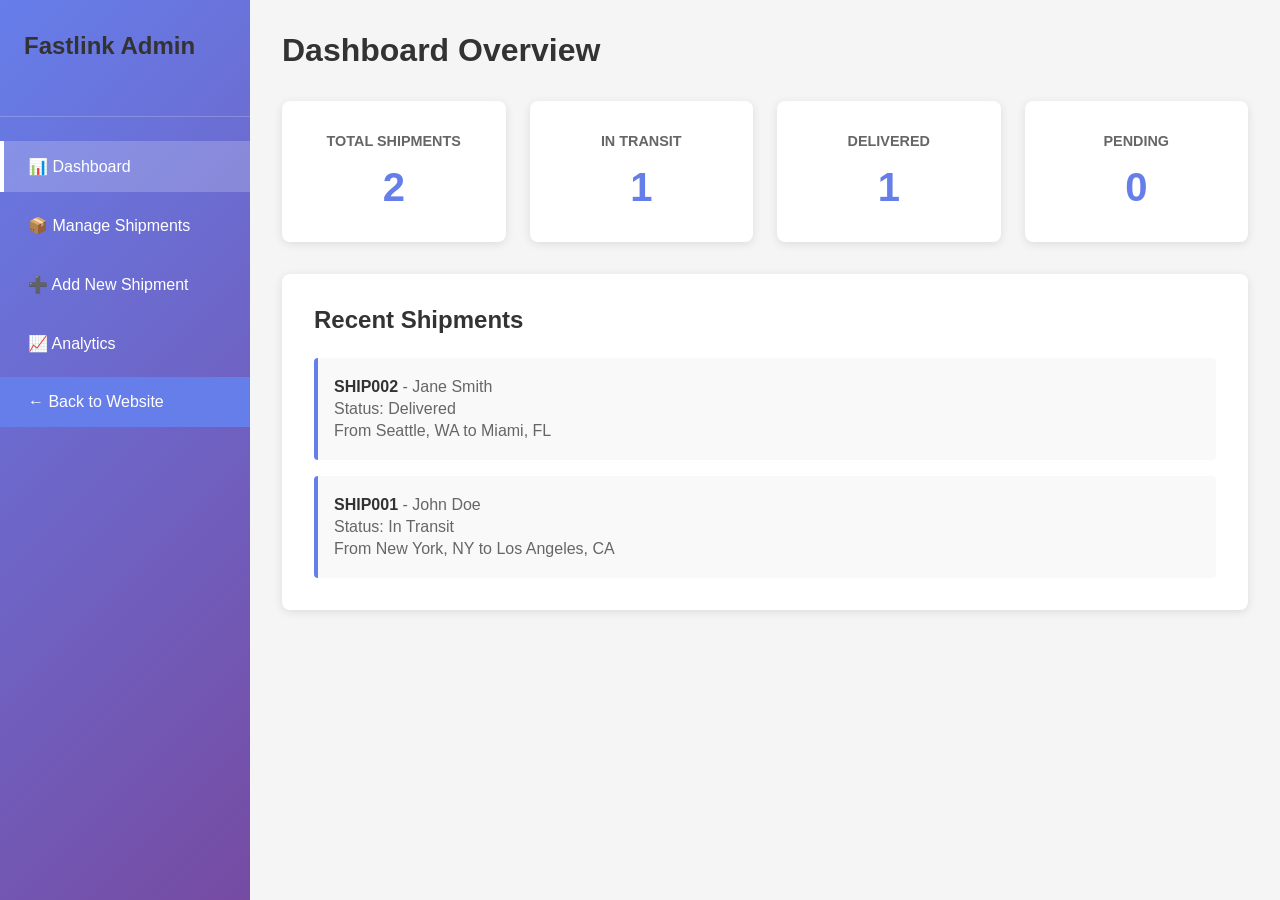
==== admin.html @ c0f68be7 "Add files via upload" ====
<!DOCTYPE html>
<html lang="en">
<head>
    <meta charset="UTF-8">
    <meta name="viewport" content="width=device-width, initial-scale=1.0">
    <title>Fastlink Shipment - Admin Dashboard</title>
    <link rel="stylesheet" href="admin-styles.css">
</head>
<body>
    <div class="admin-container">
        <!-- Sidebar -->
        <aside class="sidebar">
            <div class="sidebar-header">
                <h2>Fastlink Admin</h2>
            </div>
            <nav class="sidebar-nav">
                <a href="#dashboard" class="nav-item active" onclick="showTab('dashboard')">📊 Dashboard</a>
                <a href="#shipments" class="nav-item" onclick="showTab('shipments')">📦 Manage Shipments</a>
                <a href="#add-shipment" class="nav-item" onclick="showTab('add-shipment')">➕ Add New Shipment</a>
                <a href="#analytics" class="nav-item" onclick="showTab('analytics')">📈 Analytics</a>
                <a href="index.html" class="nav-item" style="background: #667eea; color: white;">← Back to Website</a>
            </nav>
        </aside>

        <!-- Main Content -->
        <main class="main-content">
            <!-- Dashboard Tab -->
            <div id="dashboard" class="tab-content active">
                <h1>Dashboard Overview</h1>
                <div class="dashboard-stats">
                    <div class="stat-card">
                        <h3>Total Shipments</h3>
                        <p class="stat-number" id="totalShipments">0</p>
                    </div>
                    <div class="stat-card">
                        <h3>In Transit</h3>
                        <p class="stat-number" id="inTransit">0</p>
                    </div>
                    <div class="stat-card">
                        <h3>Delivered</h3>
                        <p class="stat-number" id="delivered">0</p>
                    </div>
                    <div class="stat-card">
                        <h3>Pending</h3>
                        <p class="stat-number" id="pending">0</p>
                    </div>
                </div>
                <div class="recent-shipments">
                    <h2>Recent Shipments</h2>
                    <div id="recentList"></div>
                </div>
            </div>

            <!-- Manage Shipments Tab -->
            <div id="shipments" class="tab-content">
                <h1>Manage Shipments</h1>
                <div class="search-bar">
                    <input type="text" id="searchInput" placeholder="Search by tracking number..." onkeyup="filterShipments()">
                </div>
                <div id="shipmentsList" class="shipments-list"></div>
            </div>

            <!-- Add Shipment Tab -->
            <div id="add-shipment" class="tab-content">
                <h1>Add New Shipment</h1>
                <form class="add-shipment-form" onsubmit="addShipment(event)">
                    <div class="form-group">
                        <label>Tracking Number:</label>
                        <input type="text" id="trackingNum" placeholder="e.g., SHIP20240001" required>
                    </div>
                    <div class="form-group">
                        <label>From Location:</label>
                        <input type="text" id="fromLocation" placeholder="e.g., New York, NY" required>
                    </div>
                    <div class="form-group">
                        <label>To Location:</label>
                        <input type="text" id="toLocation" placeholder="e.g., Los Angeles, CA" required>
                    </div>
                    <div class="form-group">
                        <label>Status:</label>
                        <select id="status" required>
                            <option>Pending</option>
                            <option>In Transit</option>
                            <option>Out for Delivery</option>
                            <option>Delivered</option>
                        </select>
                    </div>
                    <div class="form-group">
                        <label>Current Location:</label>
                        <input type="text" id="currentLocation" placeholder="e.g., Chicago Distribution Center" required>
                    </div>
                    <div class="form-group">
                        <label>Estimated Delivery:</label>
                        <input type="date" id="estimatedDelivery" required>
                    </div>
                    <div class="form-group">
                        <label>Recipient Name:</label>
                        <input type="text" id="recipientName" placeholder="e.g., John Doe" required>
                    </div>
                    <button type="submit" class="btn btn-primary">Add Shipment</button>
                </form>
            </div>

            <!-- Analytics Tab -->
            <div id="analytics" class="tab-content">
                <h1>Analytics</h1>
                <div class="analytics-grid">
                    <div class="analytics-card">
                        <h3>Total Shipments This Month</h3>
                        <p id="monthlyTotal">0</p>
                    </div>
                    <div class="analytics-card">
                        <h3>Delivery Rate</h3>
                        <p id="deliveryRate">0%</p>
                    </div>
                    <div class="analytics-card">
                        <h3>Average Delivery Time</h3>
                        <p id="avgDeliveryTime">0 days</p>
                    </div>
                    <div class="analytics-card">
                        <h3>Total Revenue (Mock)</h3>
                        <p id="totalRevenue">$0</p>
                    </div>
                </div>
            </div>
        </main>
    </div>

    <script src="admin.js"></script>
</body>
</html>
---- admin-styles.css ----
* {
    margin: 0;
    padding: 0;
    box-sizing: border-box;
}

body {
    font-family: 'Segoe UI', Tahoma, Geneva, Verdana, sans-serif;
    background: #f5f5f5;
}

.admin-container {
    display: flex;
    min-height: 100vh;
}

/* Sidebar */
.sidebar {
    width: 250px;
    background: linear-gradient(135deg, #667eea 0%, #764ba2 100%);
    color: white;
    padding: 2rem 0;
    position: fixed;
    left: 0;
    top: 0;
    height: 100vh;
    overflow-y: auto;
}

.sidebar-header {
    padding: 0 1.5rem 2rem;
    border-bottom: 1px solid rgba(255, 255, 255, 0.2);
}

.sidebar-header h2 {
    font-size: 1.5rem;
}

.sidebar-nav {
    display: flex;
    flex-direction: column;
    gap: 0.5rem;
    padding: 1.5rem 0;
}

.nav-item {
    padding: 1rem 1.5rem;
    color: white;
    text-decoration: none;
    transition: background 0.3s;
    cursor: pointer;
    border-left: 4px solid transparent;
}

.nav-item:hover {
    background: rgba(255, 255, 255, 0.1);
}

.nav-item.active {
    background: rgba(255, 255, 255, 0.2);
    border-left-color: #fff;
}

/* Main Content */
.main-content {
    flex: 1;
    margin-left: 250px;
    padding: 2rem;
}

.tab-content {
    display: none;
}

.tab-content.active {
    display: block;
    animation: fadeIn 0.3s;
}

@keyframes fadeIn {
    from { opacity: 0; }
    to { opacity: 1; }
}

h1 {
    color: #333;
    margin-bottom: 2rem;
    font-size: 2rem;
}

h2 {
    color: #333;
    margin-bottom: 1.5rem;
    font-size: 1.5rem;
}

/* Dashboard Stats */
.dashboard-stats {
    display: grid;
    grid-template-columns: repeat(auto-fit, minmax(200px, 1fr));
    gap: 1.5rem;
    margin-bottom: 2rem;
}

.stat-card {
    background: white;
    padding: 2rem;
    border-radius: 8px;
    box-shadow: 0 2px 10px rgba(0, 0, 0, 0.1);
    text-align: center;
}

.stat-card h3 {
    color: #666;
    font-size: 0.9rem;
    font-weight: 600;
    margin-bottom: 1rem;
    text-transform: uppercase;
}

.stat-number {
    font-size: 2.5rem;
    font-weight: bold;
    color: #667eea;
}

/* Recent Shipments */
.recent-shipments {
    background: white;
    padding: 2rem;
    border-radius: 8px;
    box-shadow: 0 2px 10px rgba(0, 0, 0, 0.1);
}

#recentList {
    display: grid;
    gap: 1rem;
}

.recent-item {
    padding: 1rem;
    border-left: 4px solid #667eea;
    background: #f9f9f9;
    border-radius: 4px;
}

.recent-item p {
    margin: 0.25rem 0;
    color: #666;
}

.recent-item strong {
    color: #333;
}

/* Search Bar */
.search-bar {
    margin-bottom: 2rem;
}

.search-bar input {
    width: 100%;
    max-width: 400px;
    padding: 0.75rem;
    border: 2px solid #ddd;
    border-radius: 5px;
    font-size: 1rem;
}

.search-bar input:focus {
    outline: none;
    border-color: #667eea;
}

/* Shipments List */
.shipments-list {
    display: grid;
    gap: 1rem;
}

.shipment-item {
    background: white;
    padding: 1.5rem;
    border-radius: 8px;
    box-shadow: 0 2px 10px rgba(0, 0, 0, 0.1);
    display: flex;
    justify-content: space-between;
    align-items: center;
    flex-wrap: wrap;
}

.shipment-info {
    flex: 1;
}

.shipment-info p {
    margin: 0.25rem 0;
    color: #666;
}

.shipment-info strong {
    color: #333;
}

.shipment-actions {
    display: flex;
    gap: 1rem;
}

.btn {
    padding: 0.5rem 1rem;
    border: none;
    border-radius: 5px;
    cursor: pointer;
    font-size: 0.9rem;
    transition: all 0.3s;
}

.btn-primary {
    background: #667eea;
    color: white;
}

.btn-primary:hover {
    background: #764ba2;
}

.btn-secondary {
    background: #f0f0f0;
    color: #333;
    border: 1px solid #ddd;
}

.btn-secondary:hover {
    background: #e0e0e0;
}

.btn-danger {
    background: #ff6b6b;
    color: white;
}

.btn-danger:hover {
    background: #ff5252;
}

/* Add Shipment Form */
.add-shipment-form {
    background: white;
    padding: 2rem;
    border-radius: 8px;
    box-shadow: 0 2px 10px rgba(0, 0, 0, 0.1);
    max-width: 600px;
}

.form-group {
    margin-bottom: 1.5rem;
}

.form-group label {
    display: block;
    margin-bottom: 0.5rem;
    color: #333;
    font-weight: 600;
}

.form-group input,
.form-group select {
    width: 100%;
    padding: 0.75rem;
    border: 2px solid #ddd;
    border-radius: 5px;
    font-size: 1rem;
    font-family: inherit;
}

.form-group input:focus,
.form-group select:focus {
    outline: none;
    border-color: #667eea;
}

.form-group button {
    width: 100%;
}

/* Analytics */
.analytics-grid {
    display: grid;
    grid-template-columns: repeat(auto-fit, minmax(250px, 1fr));
    gap: 1.5rem;
}

.analytics-card {
    background: white;
    padding: 2rem;
    border-radius: 8px;
    box-shadow: 0 2px 10px rgba(0, 0, 0, 0.1);
    text-align: center;
}

.analytics-card h3 {
    color: #666;
    font-size: 0.95rem;
    margin-bottom: 1rem;
}

.analytics-card p {
    font-size: 2rem;
    font-weight: bold;
    color: #667eea;
}

/* Responsive */
@media (max-width: 768px) {
    .admin-container {
        flex-direction: column;
    }

    .sidebar {
        width: 100%;
        height: auto;
        position: relative;
    }

    .main-content {
        margin-left: 0;
        padding: 1rem;
    }

    .shipment-item {
        flex-direction: column;
        align-items: flex-start;
    }

    .shipment-actions {
        width: 100%;
        margin-top: 1rem;
    }
}
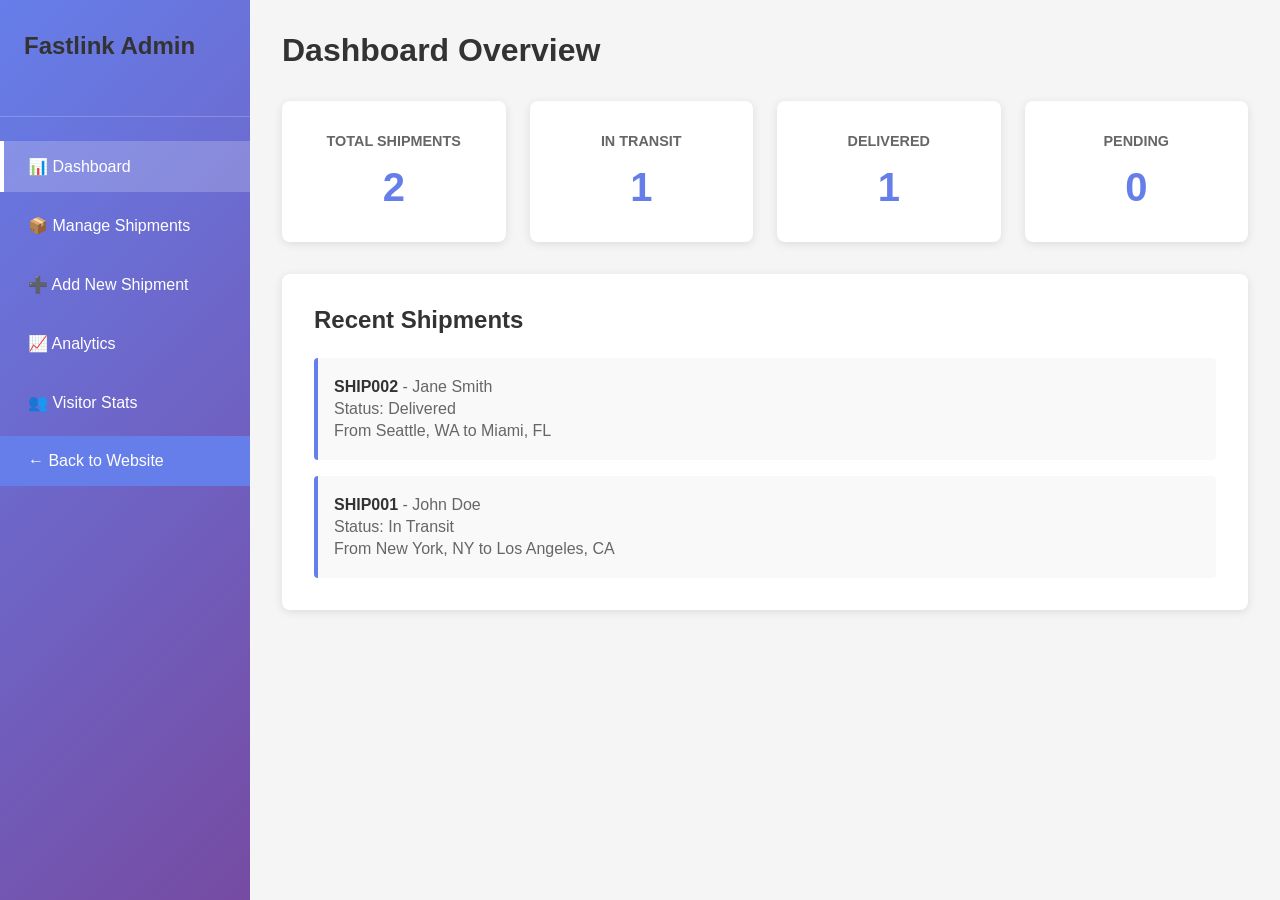
==== commit 5877de81: "Add files via upload" ====
--- a/admin.html
+++ b/admin.html
@@ -18,6 +18,7 @@
                 <a href="#shipments" class="nav-item" onclick="showTab('shipments')">📦 Manage Shipments</a>
                 <a href="#add-shipment" class="nav-item" onclick="showTab('add-shipment')">➕ Add New Shipment</a>
                 <a href="#analytics" class="nav-item" onclick="showTab('analytics')">📈 Analytics</a>
+                <a href="#visitor-stats" class="nav-item" onclick="showTab('visitor-stats')">👥 Visitor Stats</a>
                 <a href="index.html" class="nav-item" style="background: #667eea; color: white;">← Back to Website</a>
             </nav>
         </aside>
@@ -123,6 +124,37 @@
                     </div>
                 </div>
             </div>
+
+            <!-- Visitor Stats Tab -->
+            <div id="visitor-stats" class="tab-content">
+                <h1>Website Analytics</h1>
+                <div class="analytics-grid">
+                    <div class="analytics-card">
+                        <h3>Total Visitors</h3>
+                        <p id="totalVisitors">0</p>
+                    </div>
+                    <div class="analytics-card">
+                        <h3>Total Page Views</h3>
+                        <p id="totalPageViews">0</p>
+                    </div>
+                    <div class="analytics-card">
+                        <h3>Tracking Queries</h3>
+                        <p id="totalTrackingQueries">0</p>
+                    </div>
+                    <div class="analytics-card">
+                        <h3>Contact Form Submissions</h3>
+                        <p id="contactSubmissions">0</p>
+                    </div>
+                </div>
+                <div style="background: white; padding: 2rem; border-radius: 8px; margin-top: 2rem; box-shadow: 0 2px 10px rgba(0,0,0,0.1);">
+                    <h3>Languages Used</h3>
+                    <div id="languageStats"></div>
+                </div>
+                <div style="background: white; padding: 2rem; border-radius: 8px; margin-top: 2rem; box-shadow: 0 2px 10px rgba(0,0,0,0.1);">
+                    <h3>Most Tracked Shipments</h3>
+                    <div id="topShipments"></div>
+                </div>
+            </div>
         </main>
     </div>
 
